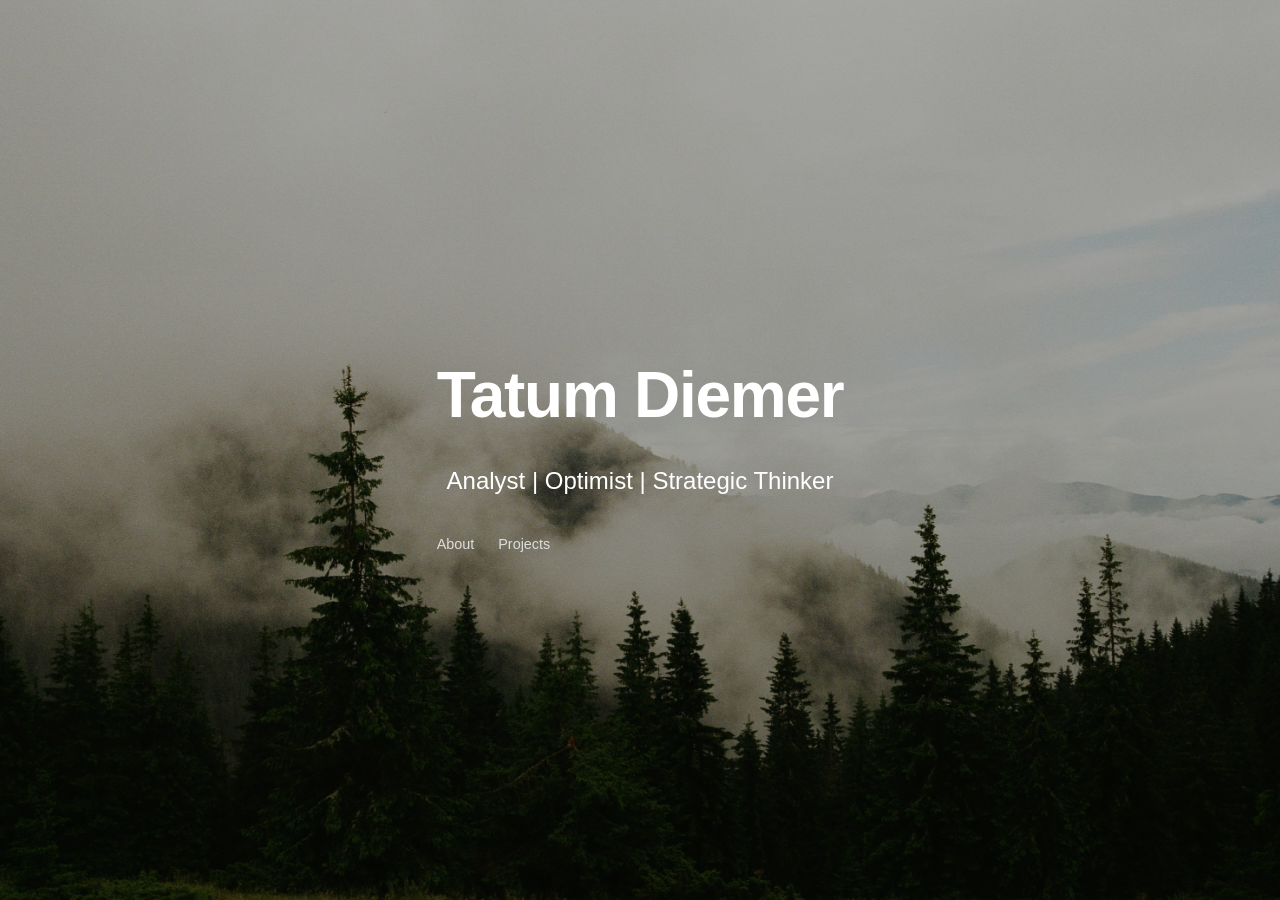
==== index.html @ 1749c5a4 "Update index.html" ====
<!DOCTYPE html>
<html lang="en">
<head>
    <meta charset="UTF-8">
    <meta name="viewport" content="width=device-width, initial-scale=1.0">
    <title>Tatum Diemer | Portfolio</title>
    <style>
        * {
            margin: 0;
            padding: 0;
            box-sizing: border-box;
        }

        body {
            font-family: 'Inter', -apple-system, BlinkMacSystemFont, 'Segoe UI', Roboto, sans-serif;
            line-height: 1.6;
            color: #333;
        }

        .hero {
            height: 100vh;
            background-image: url('images/background.jpg');
            background-size: cover;
            background-position: center;
            background-attachment: fixed;
            display: flex;
            flex-direction: column;
            align-items: center;
            justify-content: center;
            position: relative;
        }

        .hero::before {
            content: '';
            position: absolute;
            top: 0;
            left: 0;
            right: 0;
            bottom: 0;
            background: linear-gradient(
                rgba(0, 0, 0, 0.3),
                rgba(0, 0, 0, 0.4)
            );
            z-index: 0;
        }

        .hero-content {
            text-align: center;
            color: white;
            position: relative;
            z-index: 1;
        }

        .hero-content h1 {
            font-size: 4rem;
            font-weight: 700;
            margin-bottom: 1rem;
            letter-spacing: -0.02em;
        }

        .hero-content p {
            font-size: 1.5rem;
            font-weight: 300;
            max-width: 600px;
            margin: 0 auto 2rem;
        }

        .hero-content nav {
            display: flex;
            gap: 1.5rem;
            margin-top: 1rem;
            font-size: 0.9rem;
        }

        .hero-content nav a {
            color: #ddd;
            text-decoration: none;
            font-weight: 500;
            transition: color 0.3s ease;
        }

        .hero-content nav a:hover {
            color: #fff;
        }

        @media (max-width: 768px) {
            .hero-content h1 {
                font-size: 3rem;
            }
            
            .hero-content p {
                font-size: 1.2rem;
                padding: 0 1rem;
            }

            .hero-content nav {
                flex-direction: column;
                gap: 0.5rem;
            }
        }
    </style>
</head>
<body>
    <section class="hero">
        <div class="hero-content">
            <h1>Tatum Diemer</h1>
            <p>Analyst | Optimist | Strategic Thinker</p>
            <nav>
                <a href="about.html">About</a>
                <a href="projects.html">Projects</a>
            </nav>
        </div>
    </section>
</body>
</html>
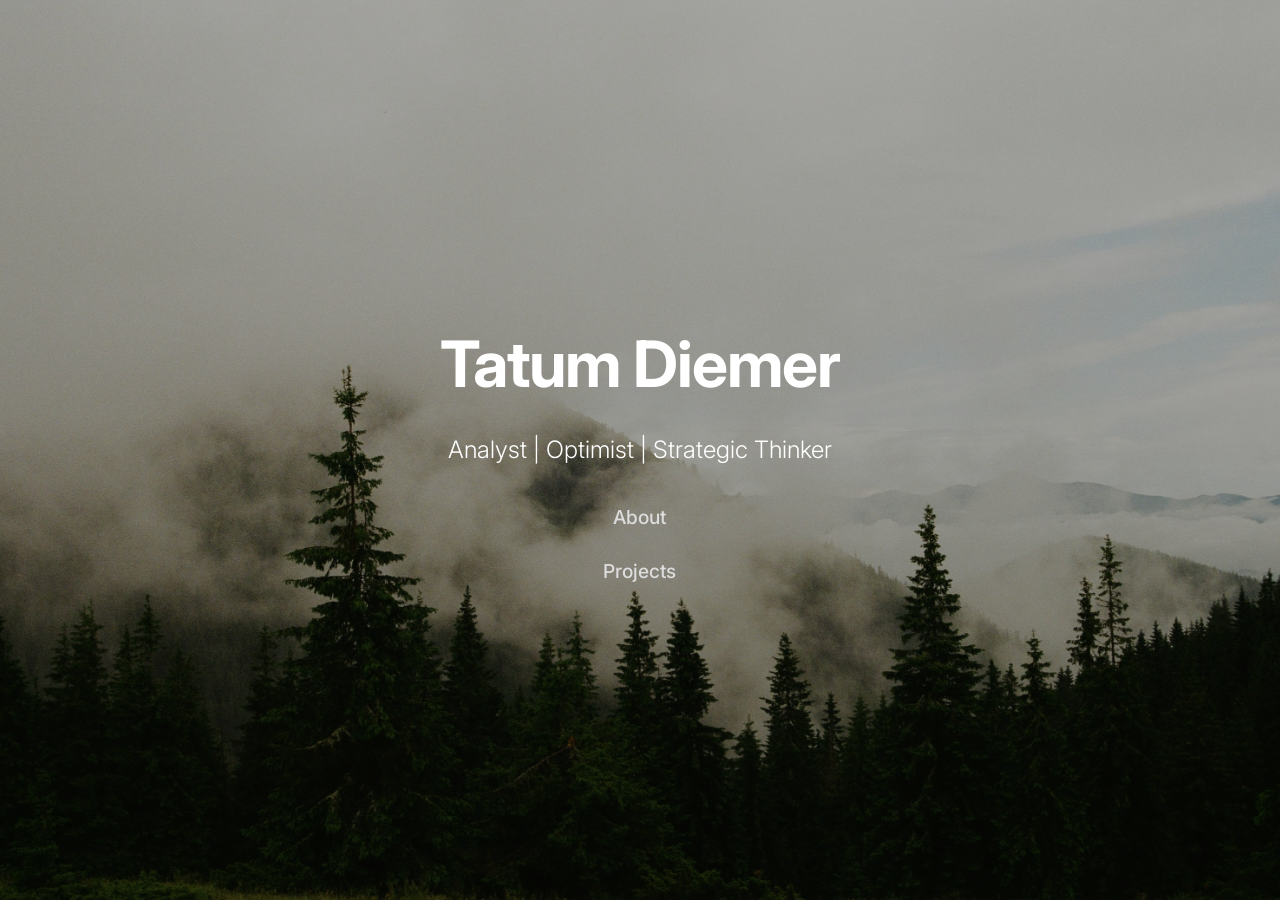
==== commit a93908ac: "Update index.html" ====
--- a/index.html
+++ b/index.html
@@ -4,6 +4,7 @@
     <meta charset="UTF-8">
     <meta name="viewport" content="width=device-width, initial-scale=1.0">
     <title>Tatum Diemer | Portfolio</title>
+    <link href="https://fonts.googleapis.com/css2?family=Inter:wght@400;500&display=swap" rel="stylesheet">
     <style>
         * {
             margin: 0;
@@ -67,15 +68,17 @@
 
         .hero-content nav {
             display: flex;
+            flex-direction: column; /* Stack links vertically */
+            align-items: center; /* Center links horizontally */
             gap: 1.5rem;
-            margin-top: 1rem;
-            font-size: 0.9rem;
+            margin-top: 2rem; /* Add some space between text and links */
         }
 
         .hero-content nav a {
             color: #ddd;
             text-decoration: none;
             font-weight: 500;
+            font-size: 1.2rem; /* Slightly larger font for better visibility */
             transition: color 0.3s ease;
         }
 
@@ -94,8 +97,7 @@
             }
 
             .hero-content nav {
-                flex-direction: column;
-                gap: 0.5rem;
+                gap: 1rem; /* Adjust space between the stacked links */
             }
         }
     </style>
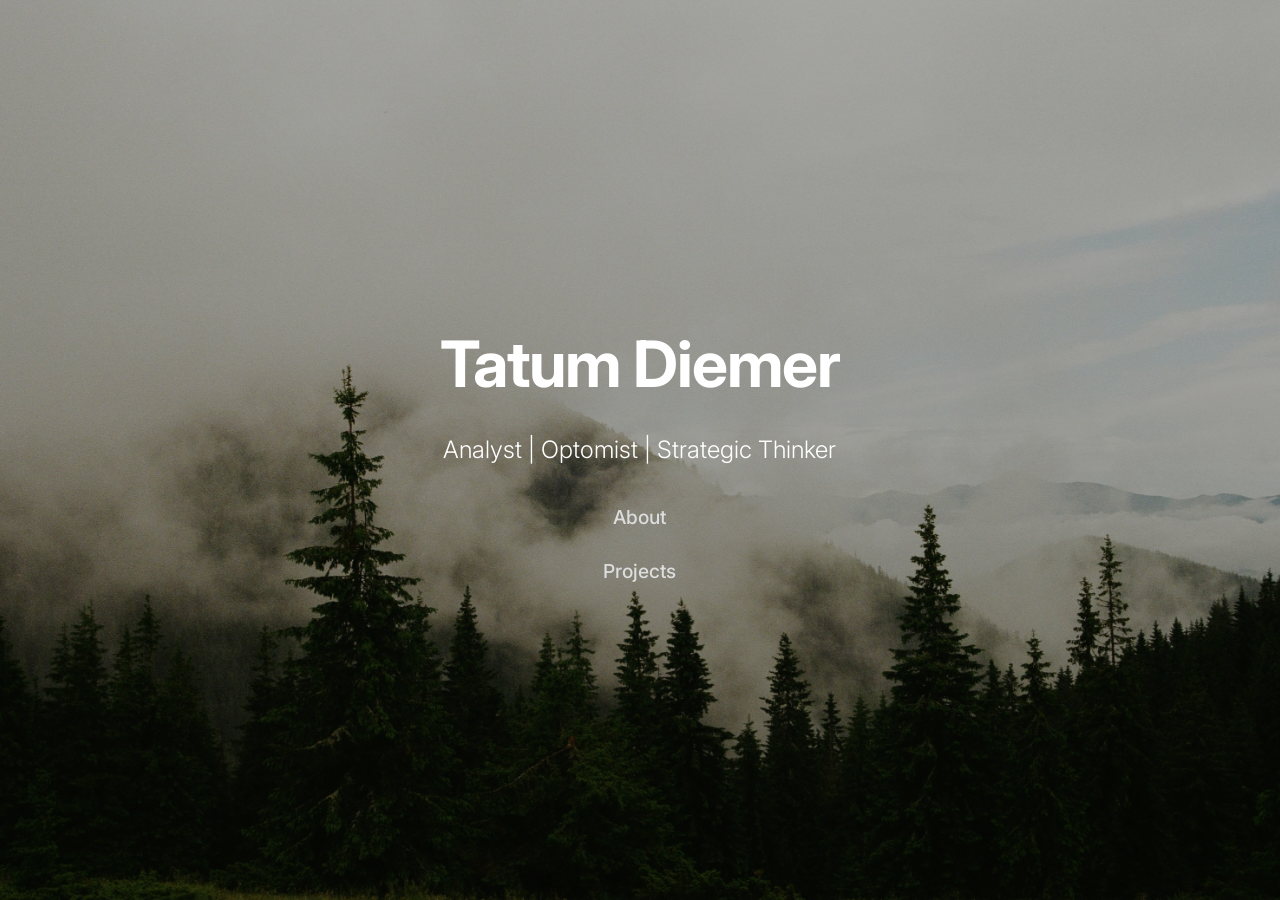
==== commit 5b50bbea: "Update index.html" ====
--- a/index.html
+++ b/index.html
@@ -106,7 +106,7 @@
     <section class="hero">
         <div class="hero-content">
             <h1>Tatum Diemer</h1>
-            <p>Analyst | Optimist | Strategic Thinker</p>
+            <p>Analyst | Optomist | Strategic Thinker</p>
             <nav>
                 <a href="about.html">About</a>
                 <a href="projects.html">Projects</a>
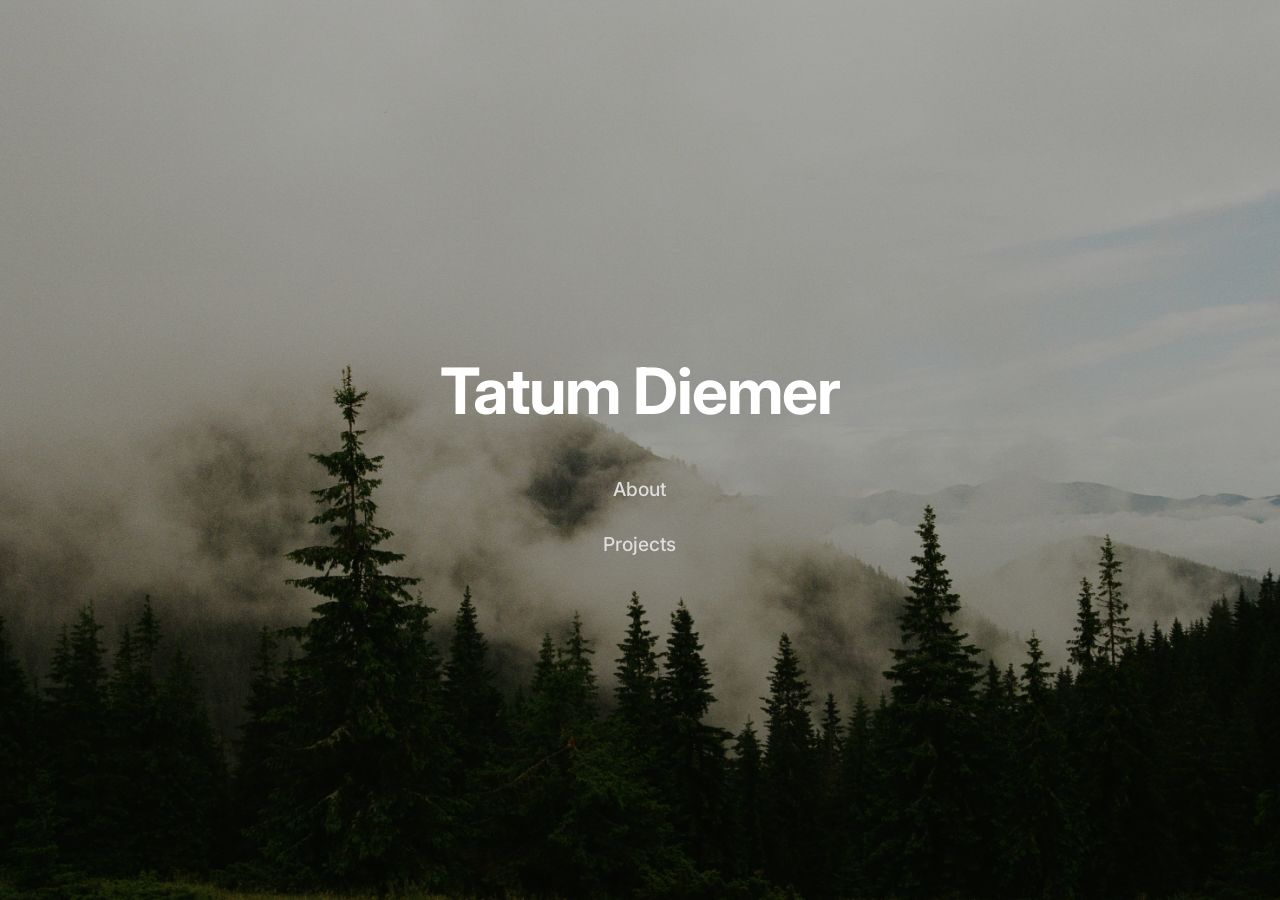
==== commit 1b842bf8: "Update index.html" ====
--- a/index.html
+++ b/index.html
@@ -106,7 +106,7 @@
     <section class="hero">
         <div class="hero-content">
             <h1>Tatum Diemer</h1>
-            <p>Analyst | Optomist | Strategic Thinker</p>
+   <!-- <p>Analyst | Optomist | Strategic Thinker</p> -->
             <nav>
                 <a href="about.html">About</a>
                 <a href="projects.html">Projects</a>
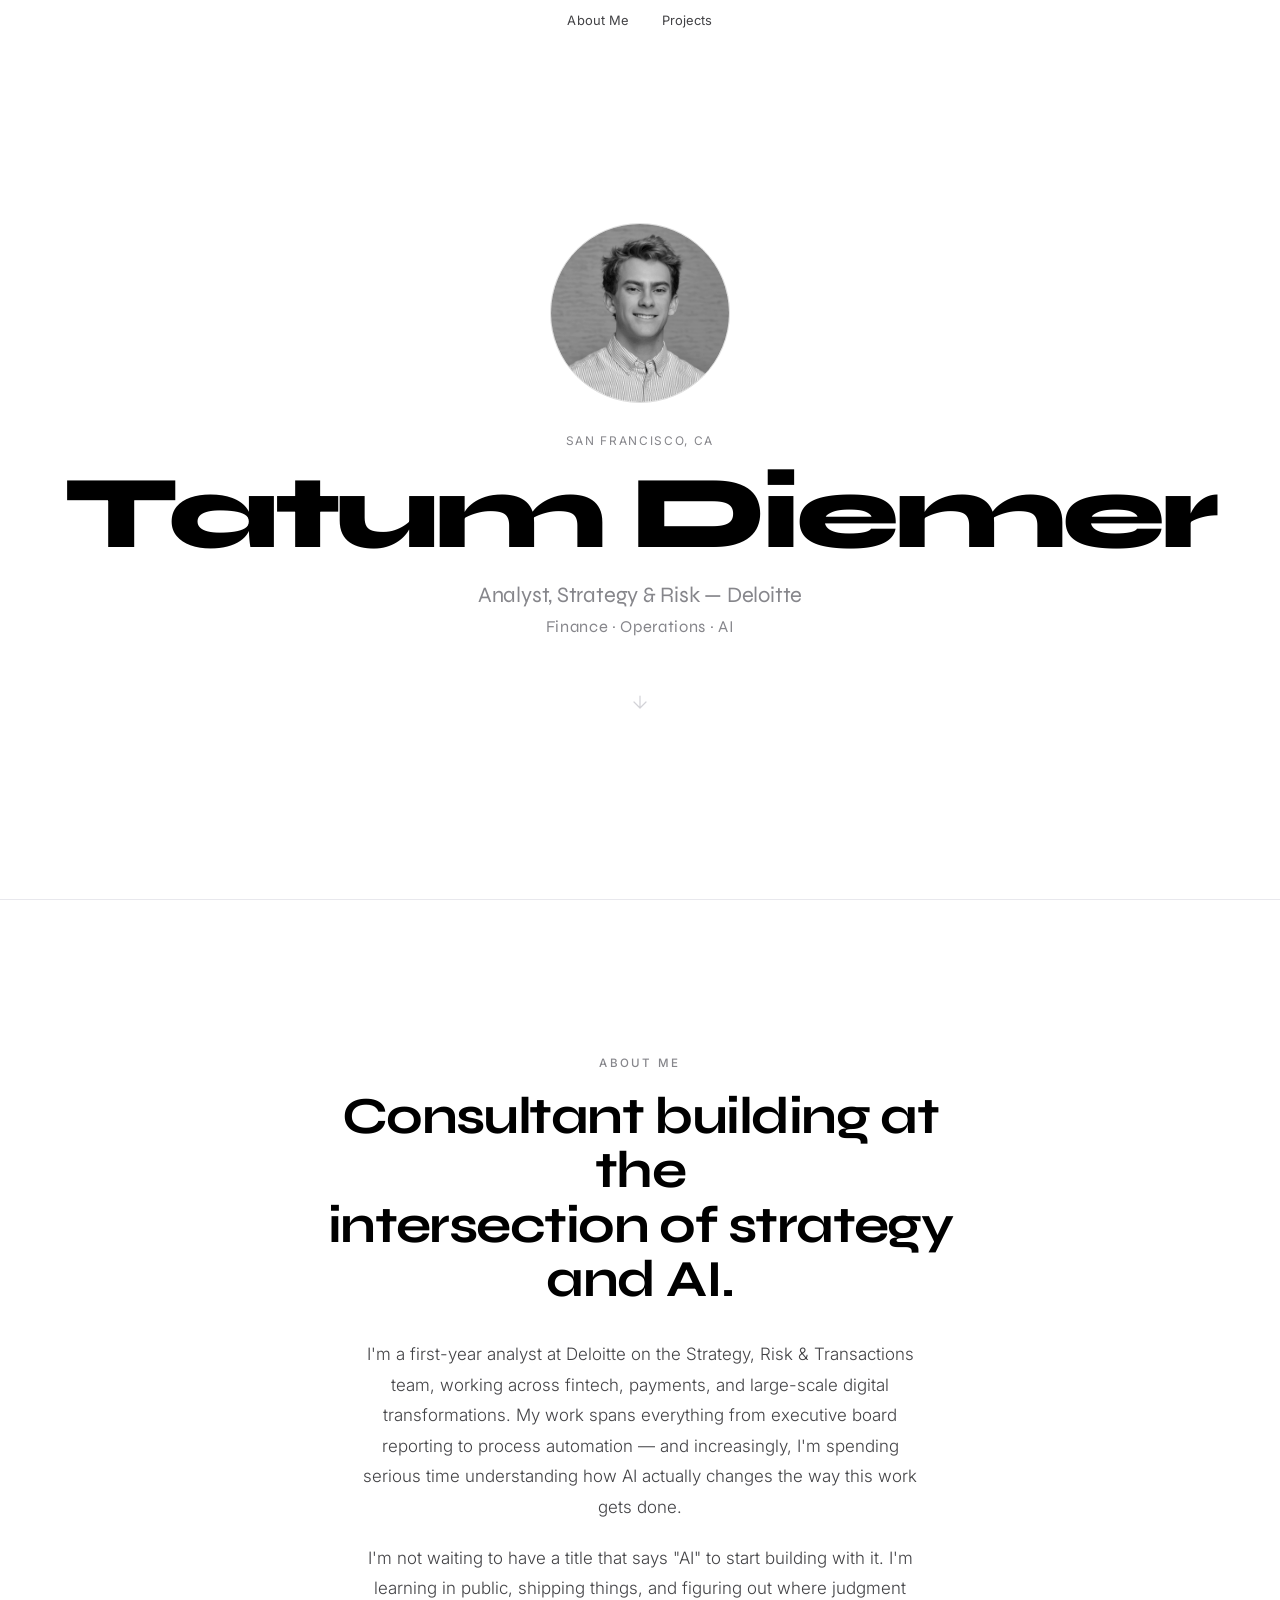
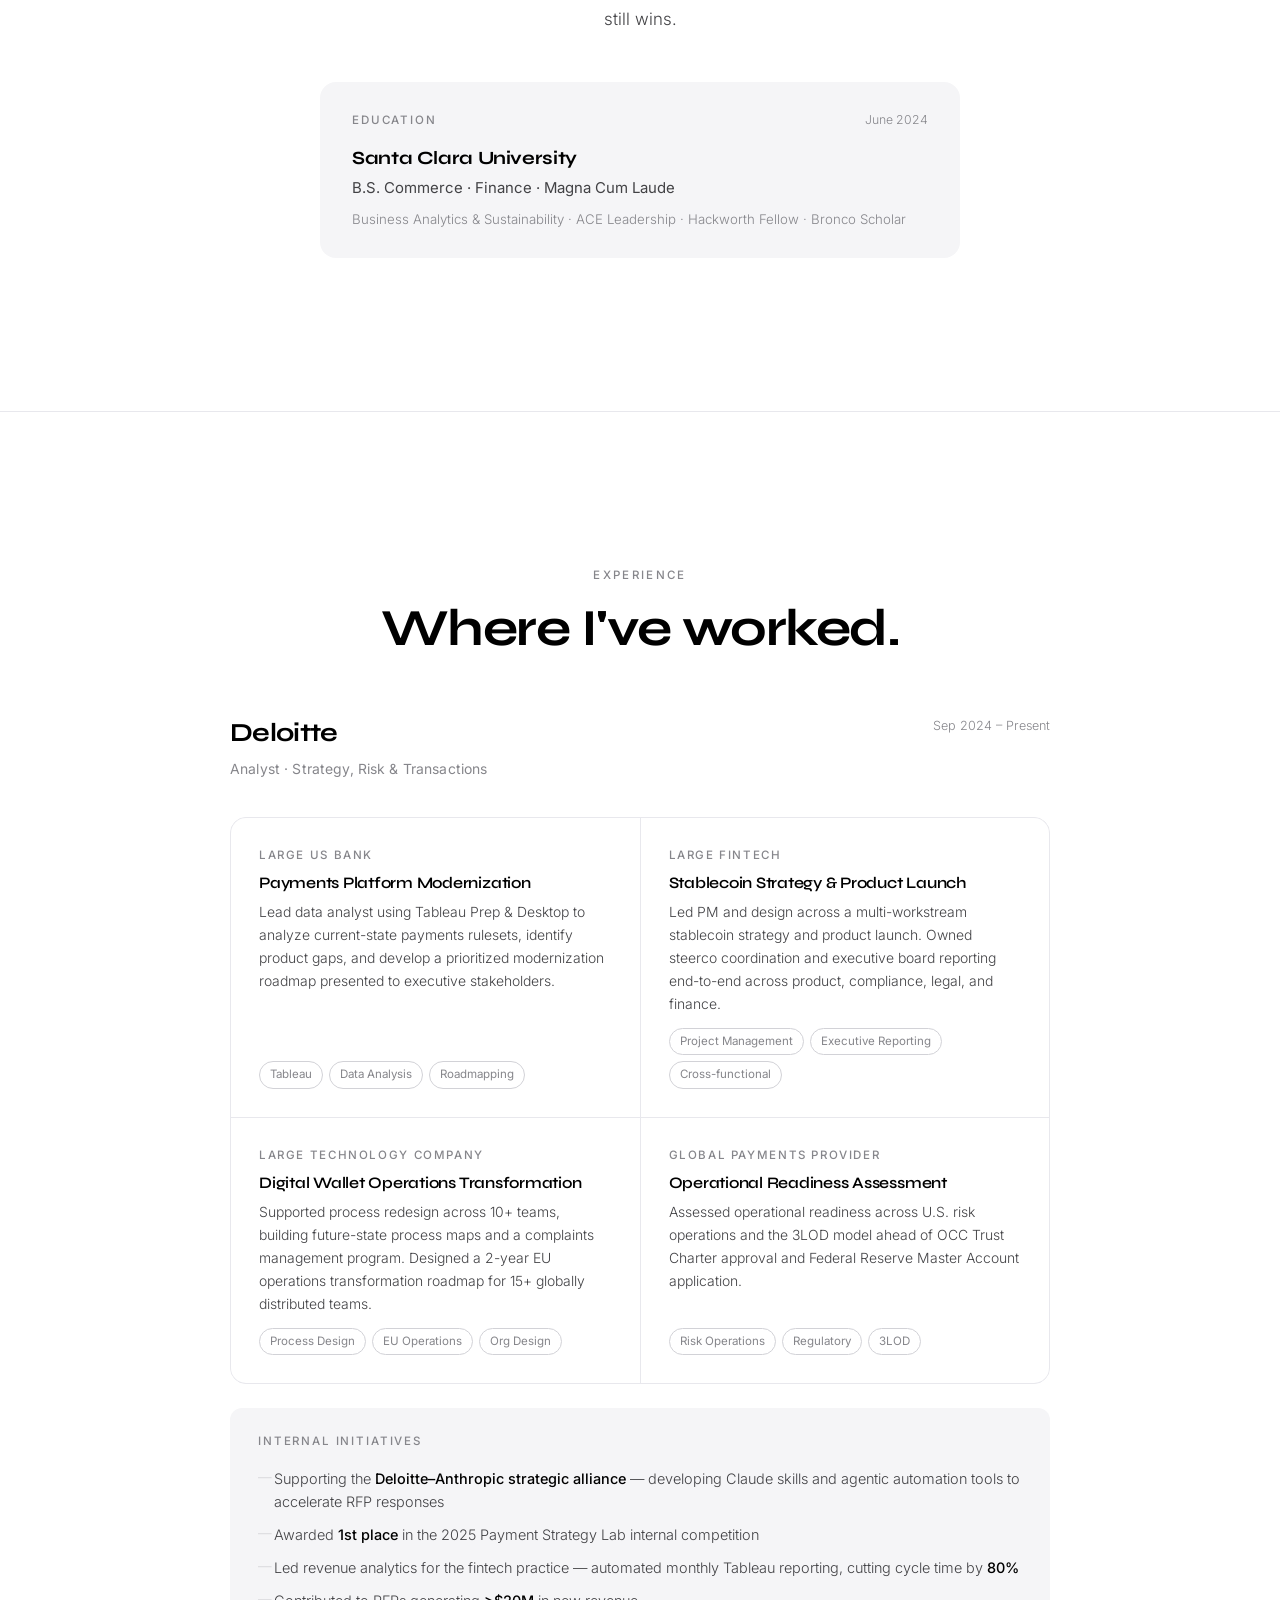
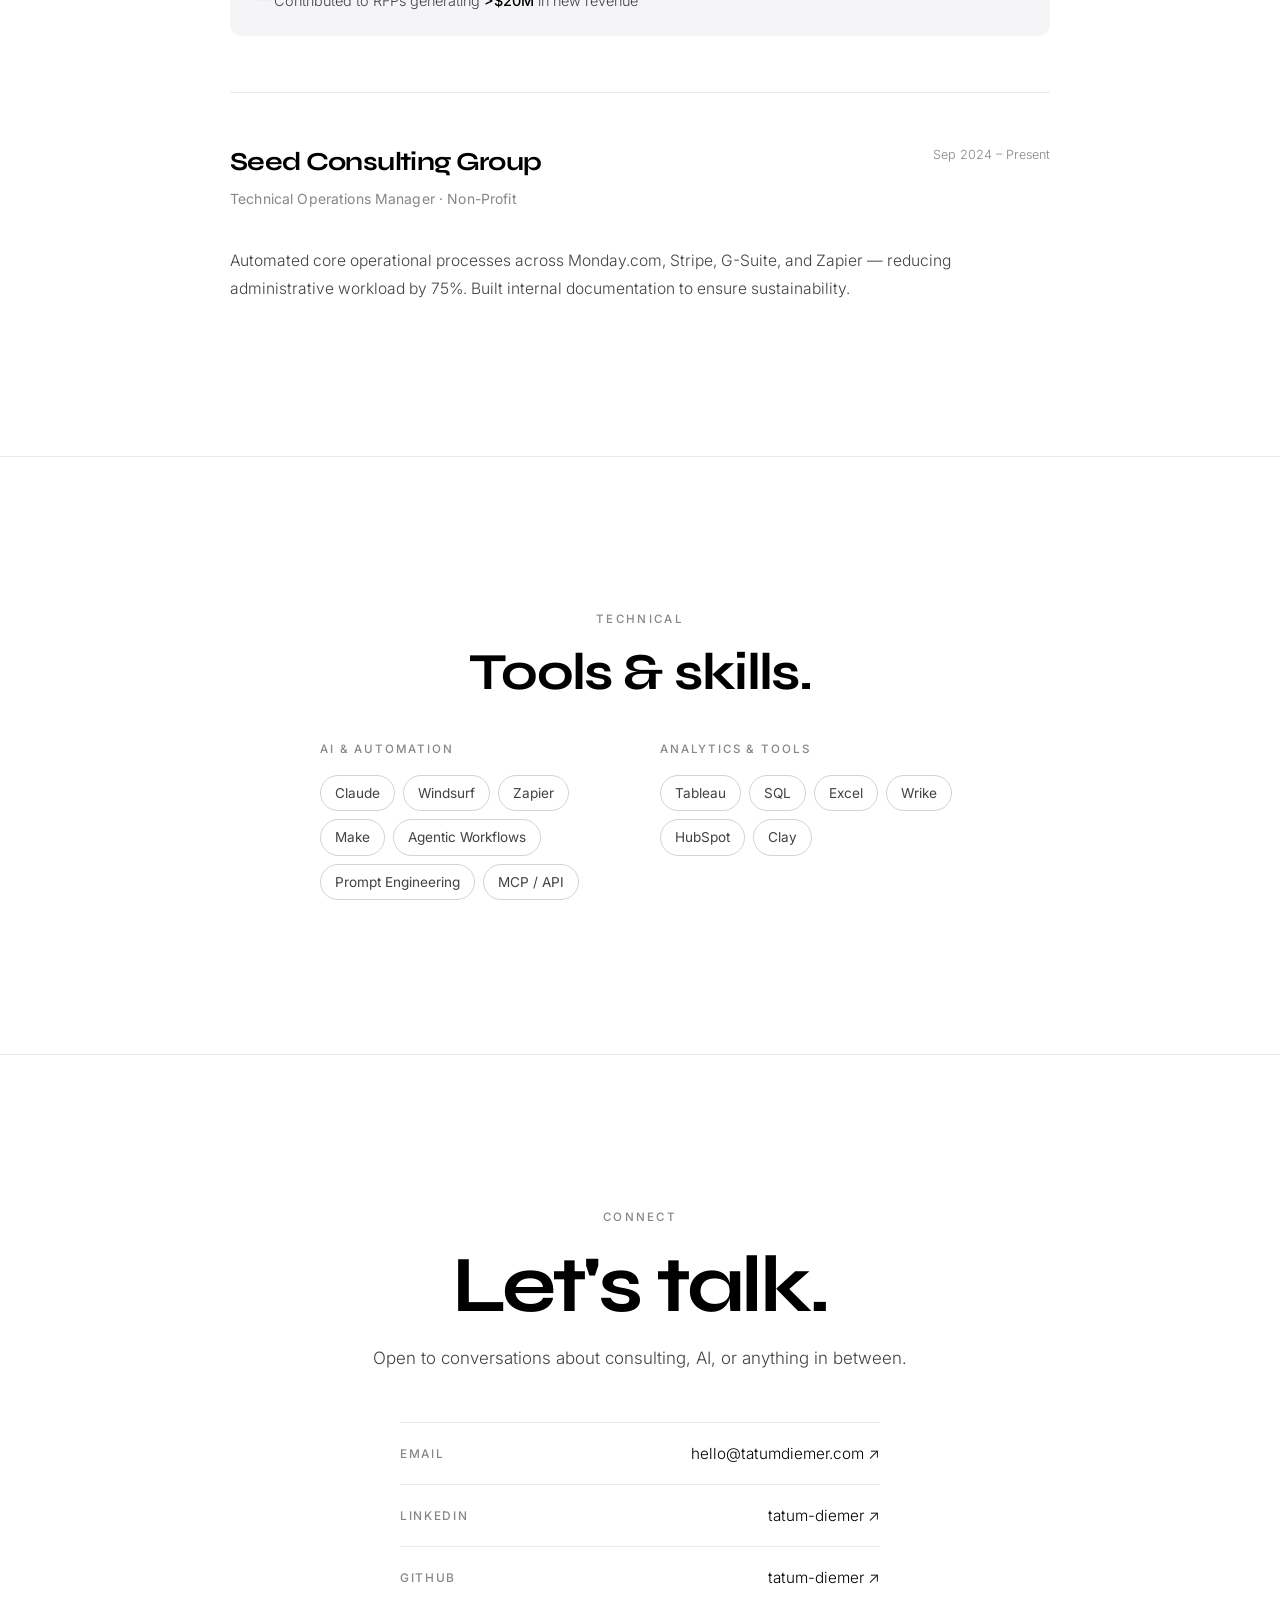
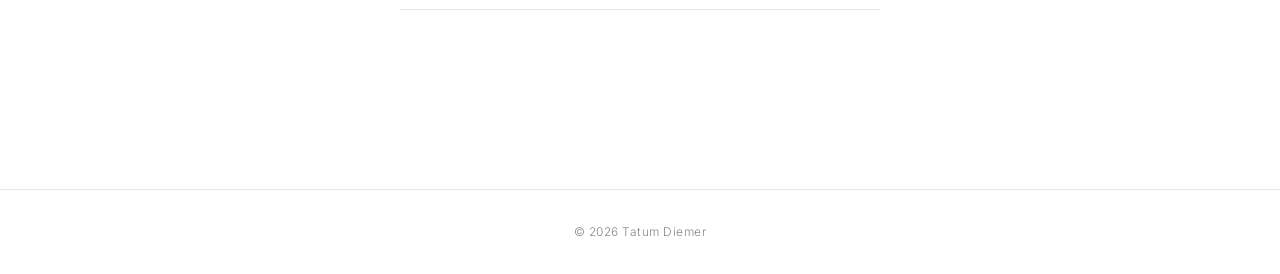
==== commit af7117f2: "Portfolio Local Dev" ====
--- a/index.html
+++ b/index.html
@@ -1,117 +1,326 @@
 <!DOCTYPE html>
 <html lang="en">
 <head>
-    <meta charset="UTF-8">
-    <meta name="viewport" content="width=device-width, initial-scale=1.0">
-    <title>Tatum Diemer | Portfolio</title>
-    <link href="https://fonts.googleapis.com/css2?family=Inter:wght@400;500&display=swap" rel="stylesheet">
-    <style>
-        * {
-            margin: 0;
-            padding: 0;
-            box-sizing: border-box;
-        }
-
-        body {
-            font-family: 'Inter', -apple-system, BlinkMacSystemFont, 'Segoe UI', Roboto, sans-serif;
-            line-height: 1.6;
-            color: #333;
-        }
-
-        .hero {
-            height: 100vh;
-            background-image: url('images/background.jpg');
-            background-size: cover;
-            background-position: center;
-            background-attachment: fixed;
-            display: flex;
-            flex-direction: column;
-            align-items: center;
-            justify-content: center;
-            position: relative;
-        }
-
-        .hero::before {
-            content: '';
-            position: absolute;
-            top: 0;
-            left: 0;
-            right: 0;
-            bottom: 0;
-            background: linear-gradient(
-                rgba(0, 0, 0, 0.3),
-                rgba(0, 0, 0, 0.4)
-            );
-            z-index: 0;
-        }
-
-        .hero-content {
-            text-align: center;
-            color: white;
-            position: relative;
-            z-index: 1;
-        }
-
-        .hero-content h1 {
-            font-size: 4rem;
-            font-weight: 700;
-            margin-bottom: 1rem;
-            letter-spacing: -0.02em;
-        }
-
-        .hero-content p {
-            font-size: 1.5rem;
-            font-weight: 300;
-            max-width: 600px;
-            margin: 0 auto 2rem;
-        }
-
-        .hero-content nav {
-            display: flex;
-            flex-direction: column; /* Stack links vertically */
-            align-items: center; /* Center links horizontally */
-            gap: 1.5rem;
-            margin-top: 2rem; /* Add some space between text and links */
-        }
-
-        .hero-content nav a {
-            color: #ddd;
-            text-decoration: none;
-            font-weight: 500;
-            font-size: 1.2rem; /* Slightly larger font for better visibility */
-            transition: color 0.3s ease;
-        }
-
-        .hero-content nav a:hover {
-            color: #fff;
-        }
-
-        @media (max-width: 768px) {
-            .hero-content h1 {
-                font-size: 3rem;
-            }
-            
-            .hero-content p {
-                font-size: 1.2rem;
-                padding: 0 1rem;
-            }
-
-            .hero-content nav {
-                gap: 1rem; /* Adjust space between the stacked links */
-            }
-        }
-    </style>
+  <meta charset="UTF-8" />
+  <meta name="viewport" content="width=device-width, initial-scale=1.0" />
+  <title>Tatum Diemer</title>
+  <meta name="description" content="Tatum Diemer — Analyst at Deloitte. Strategy, Risk & Transactions. Building with AI." />
+  <link rel="preconnect" href="https://fonts.googleapis.com" />
+  <link rel="preconnect" href="https://fonts.gstatic.com" crossorigin />
+  <link href="https://fonts.googleapis.com/css2?family=Syne:wght@400;500;600;700;800&family=Inter:ital,wght@0,300;0,400;0,500;1,300&display=swap" rel="stylesheet" />
+  <link rel="stylesheet" href="style.css" />
 </head>
 <body>
-    <section class="hero">
-        <div class="hero-content">
-            <h1>Tatum Diemer</h1>
-   <!-- <p>Analyst | Optomist | Strategic Thinker</p> -->
-            <nav>
-                <a href="about.html">About</a>
-                <a href="projects.html">Projects</a>
-            </nav>
-        </div>
-    </section>
+
+  <!-- ── Nav ─────────────────────────────────────────────── -->
+  <nav class="nav" id="nav">
+    <div class="nav__inner">
+      <a href="#about" class="nav__link">About Me</a>
+      <a href="ai-projects.html" class="nav__link">Projects</a>
+    </div>
+  </nav>
+
+  <!-- Mobile menu -->
+  <div class="nav__mobile" id="mobile-menu">
+    <a href="#about">About Me</a>
+    <a href="ai-projects.html">Projects</a>
+  </div>
+  <button class="nav__hamburger" id="hamburger" aria-label="Menu">
+    <span></span><span></span>
+  </button>
+
+  <!-- ── Hero ────────────────────────────────────────────── -->
+  <section id="hero">
+    <div class="hero__center">
+
+      <div class="hero__photo-wrap">
+        <img
+          src="profile.jpg"
+          alt="Tatum Diemer"
+          class="hero__photo"
+          onerror="this.style.display='none'"
+        />
+      </div>
+
+      <p class="hero__eyebrow">San Francisco, CA</p>
+
+      <h1 class="hero__name">Tatum Diemer</h1>
+
+      <p class="hero__role">
+        Analyst, Strategy &amp; Risk — Deloitte<br>
+        <span class="hero__role-secondary">Finance · Operations · AI</span>
+      </p>
+
+      <a href="#about" class="hero__scroll" aria-label="Scroll down">
+        <svg width="20" height="20" viewBox="0 0 20 20" fill="none">
+          <path d="M10 4v12M4 10l6 6 6-6" stroke="currentColor" stroke-width="1.2" stroke-linecap="round" stroke-linejoin="round"/>
+        </svg>
+      </a>
+
+    </div>
+  </section>
+
+  <!-- ── About ─────────────────────────────────────────── -->
+  <section id="about" class="section">
+    <div class="section__center">
+
+      <p class="section__label">About Me</p>
+
+      <h2 class="section__heading">
+        Consultant building at the<br>intersection of strategy and AI.
+      </h2>
+
+      <p class="section__body">
+        I'm a first-year analyst at Deloitte on the Strategy, Risk &amp; Transactions team,
+        working across fintech, payments, and large-scale digital transformations. My work spans
+        everything from executive board reporting to process automation — and increasingly, I'm
+        spending serious time understanding how AI actually changes the way this work gets done.
+      </p>
+
+      <p class="section__body">
+        I'm not waiting to have a title that says "AI" to start building with it.
+        I'm learning in public, shipping things, and figuring out where judgment still wins.
+      </p>
+
+      <!-- Education block -->
+      <div class="card card--edu">
+        <div class="card__row">
+          <span class="card__label">Education</span>
+          <span class="card__date">June 2024</span>
+        </div>
+        <p class="card__title">Santa Clara University</p>
+        <p class="card__sub">B.S. Commerce · Finance · Magna Cum Laude</p>
+        <p class="card__detail">Business Analytics &amp; Sustainability · ACE Leadership · Hackworth Fellow · Bronco Scholar</p>
+      </div>
+
+    </div>
+  </section>
+
+  <!-- ── Divider ─────────────────────────────────────────── -->
+  <hr class="divider" />
+
+  <!-- ── Experience ─────────────────────────────────────── -->
+  <section id="experience" class="section">
+    <div class="section__center section__center--wide">
+
+      <p class="section__label">Experience</p>
+
+      <h2 class="section__heading">
+        Where I've worked.
+      </h2>
+
+      <!-- Deloitte -->
+      <div class="exp-block">
+        <div class="exp-block__header">
+          <div>
+            <h3 class="exp-block__company">Deloitte</h3>
+            <p class="exp-block__role">Analyst · Strategy, Risk &amp; Transactions</p>
+          </div>
+          <span class="exp-block__date">Sep 2024 – Present</span>
+        </div>
+
+        <div class="engagements">
+
+          <div class="engagement reveal">
+            <p class="engagement__client">Large US Bank</p>
+            <p class="engagement__title">Payments Platform Modernization</p>
+            <p class="engagement__desc">
+              Lead data analyst using Tableau Prep &amp; Desktop to analyze current-state payments rulesets,
+              identify product gaps, and develop a prioritized modernization roadmap presented to executive stakeholders.
+            </p>
+            <div class="engagement__tags">
+              <span class="tag">Tableau</span><span class="tag">Data Analysis</span><span class="tag">Roadmapping</span>
+            </div>
+          </div>
+
+          <div class="engagement reveal">
+            <p class="engagement__client">Large Fintech</p>
+            <p class="engagement__title">Stablecoin Strategy &amp; Product Launch</p>
+            <p class="engagement__desc">
+              Led PM and design across a multi-workstream stablecoin strategy and product launch.
+              Owned steerco coordination and executive board reporting end-to-end across product, compliance, legal, and finance.
+            </p>
+            <div class="engagement__tags">
+              <span class="tag">Project Management</span><span class="tag">Executive Reporting</span><span class="tag">Cross-functional</span>
+            </div>
+          </div>
+
+          <div class="engagement reveal">
+            <p class="engagement__client">Large Technology Company</p>
+            <p class="engagement__title">Digital Wallet Operations Transformation</p>
+            <p class="engagement__desc">
+              Supported process redesign across 10+ teams, building future-state process maps and a complaints
+              management program. Designed a 2-year EU operations transformation roadmap for 15+ globally distributed teams.
+            </p>
+            <div class="engagement__tags">
+              <span class="tag">Process Design</span><span class="tag">EU Operations</span><span class="tag">Org Design</span>
+            </div>
+          </div>
+
+          <div class="engagement reveal">
+            <p class="engagement__client">Global Payments Provider</p>
+            <p class="engagement__title">Operational Readiness Assessment</p>
+            <p class="engagement__desc">
+              Assessed operational readiness across U.S. risk operations and the 3LOD model ahead of OCC Trust Charter
+              approval and Federal Reserve Master Account application.
+            </p>
+            <div class="engagement__tags">
+              <span class="tag">Risk Operations</span><span class="tag">Regulatory</span><span class="tag">3LOD</span>
+            </div>
+          </div>
+
+        </div>
+
+        <!-- Internal -->
+        <div class="internal reveal">
+          <p class="internal__label">Internal Initiatives</p>
+          <ul class="internal__list">
+            <li>Supporting the <strong>Deloitte–Anthropic strategic alliance</strong> — developing Claude skills and agentic automation tools to accelerate RFP responses</li>
+            <li>Awarded <strong>1st place</strong> in the 2025 Payment Strategy Lab internal competition</li>
+            <li>Led revenue analytics for the fintech practice — automated monthly Tableau reporting, cutting cycle time by <strong>80%</strong></li>
+            <li>Contributed to RFPs generating <strong>&gt;$20M</strong> in new revenue</li>
+          </ul>
+        </div>
+      </div>
+
+      <!-- Seed + Independent -->
+      <div class="exp-block exp-block--secondary reveal">
+        <div class="exp-block__header">
+          <div>
+            <h3 class="exp-block__company">Seed Consulting Group</h3>
+            <p class="exp-block__role">Technical Operations Manager · Non-Profit</p>
+          </div>
+          <span class="exp-block__date">Sep 2024 – Present</span>
+        </div>
+        <p class="exp-block__desc">
+          Automated core operational processes across Monday.com, Stripe, G-Suite, and Zapier —
+          reducing administrative workload by 75%. Built internal documentation to ensure sustainability.
+        </p>
+      </div>
+
+    </div>
+  </section>
+
+  <!-- ── Divider ─────────────────────────────────────────── -->
+  <hr class="divider" />
+
+  <!-- ── Skills ─────────────────────────────────────────── -->
+  <section id="skills" class="section">
+    <div class="section__center">
+
+      <p class="section__label">Technical</p>
+
+      <h2 class="section__heading">Tools &amp; skills.</h2>
+
+      <div class="skills-grid">
+        <div class="skills-col">
+          <p class="skills-col__label">AI &amp; Automation</p>
+          <div class="skills-col__items">
+            <span class="tag tag--lg">Claude</span>
+            <span class="tag tag--lg">Windsurf</span>
+            <span class="tag tag--lg">Zapier</span>
+            <span class="tag tag--lg">Make</span>
+            <span class="tag tag--lg">Agentic Workflows</span>
+            <span class="tag tag--lg">Prompt Engineering</span>
+            <span class="tag tag--lg">MCP / API</span>
+          </div>
+        </div>
+        <div class="skills-col">
+          <p class="skills-col__label">Analytics &amp; Tools</p>
+          <div class="skills-col__items">
+            <span class="tag tag--lg">Tableau</span>
+            <span class="tag tag--lg">SQL</span>
+            <span class="tag tag--lg">Excel</span>
+            <span class="tag tag--lg">Wrike</span>
+            <span class="tag tag--lg">HubSpot</span>
+            <span class="tag tag--lg">Clay</span>
+          </div>
+        </div>
+      </div>
+
+    </div>
+  </section>
+
+  <!-- ── Divider ─────────────────────────────────────────── -->
+  <hr class="divider" />
+
+  <!-- ── Connect ───────────────────────────────────────── -->
+  <section id="connect" class="section section--last">
+    <div class="section__center">
+
+      <p class="section__label">Connect</p>
+
+      <h2 class="section__heading connect__heading">
+        Let's talk.
+      </h2>
+
+      <p class="section__body">
+        Open to conversations about consulting, AI, or anything in between.
+      </p>
+
+      <div class="connect__links">
+        <a href="mailto:hello@tatumdiemer.com" class="connect__link">
+          <span class="connect__link-label">Email</span>
+          <span class="connect__link-value">hello@tatumdiemer.com ↗</span>
+        </a>
+        <a href="https://www.linkedin.com/in/tatum-diemer/" target="_blank" rel="noopener" class="connect__link">
+          <span class="connect__link-label">LinkedIn</span>
+          <span class="connect__link-value">tatum-diemer ↗</span>
+        </a>
+        <a href="https://github.com/tatum-diemer" target="_blank" rel="noopener" class="connect__link">
+          <span class="connect__link-label">GitHub</span>
+          <span class="connect__link-value">tatum-diemer ↗</span>
+        </a>
+      </div>
+
+    </div>
+  </section>
+
+  <!-- ── Footer ─────────────────────────────────────────── -->
+  <footer class="footer">
+    <p class="footer__copy">© 2026 Tatum Diemer</p>
+  </footer>
+
+  <script>
+    /* Nav scroll state */
+    const nav = document.getElementById('nav');
+    window.addEventListener('scroll', () => {
+      nav.classList.toggle('scrolled', window.scrollY > 20);
+    }, { passive: true });
+
+    /* Hamburger */
+    const hamburger = document.getElementById('hamburger');
+    const mobileMenu = document.getElementById('mobile-menu');
+    hamburger.addEventListener('click', () => {
+      mobileMenu.classList.toggle('open');
+      hamburger.classList.toggle('open');
+    });
+    mobileMenu.querySelectorAll('a').forEach(a => {
+      a.addEventListener('click', () => {
+        mobileMenu.classList.remove('open');
+        hamburger.classList.remove('open');
+      });
+    });
+
+    /* Scroll reveal */
+    const observer = new IntersectionObserver(entries => {
+      entries.forEach(e => {
+        if (e.isIntersecting) {
+          e.target.classList.add('visible');
+          observer.unobserve(e.target);
+        }
+      });
+    }, { threshold: 0.06, rootMargin: '0px 0px -24px 0px' });
+
+    document.querySelectorAll('.reveal').forEach(el => observer.observe(el));
+
+    /* Smooth scroll for anchor links */
+    document.querySelectorAll('a[href^="#"]').forEach(a => {
+      a.addEventListener('click', e => {
+        const t = document.querySelector(a.getAttribute('href'));
+        if (t) { e.preventDefault(); t.scrollIntoView({ behavior: 'smooth' }); }
+      });
+    });
+  </script>
 </body>
 </html>
--- a/style.css
+++ b/style.css
@@ -0,0 +1,675 @@
+/* ============================================================
+   TATUM DIEMER — Portfolio
+   Apple-inspired · Centered · Black & White · Syne + Inter
+   ============================================================ */
+
+@import url('https://fonts.googleapis.com/css2?family=Syne:wght@400;500;600;700;800&family=Inter:ital,wght@0,300;0,400;0,500;1,300&display=swap');
+
+/* ── Tokens ─────────────────────────────────────────────── */
+:root {
+  --black:     #000000;
+  --white:     #ffffff;
+  --gray-1:    #f5f5f7;   /* Apple off-white */
+  --gray-2:    #e8e8ed;
+  --gray-3:    #d2d2d7;
+  --gray-4:    #86868b;   /* Apple secondary text */
+  --gray-5:    #424245;
+
+  --font-display: 'Syne', sans-serif;
+  --font-body:    'Inter', -apple-system, sans-serif;
+
+  --nav-h:     44px;       /* Apple's canonical nav height */
+  --max-text:  640px;      /* narrow reading column */
+  --max-wide:  820px;      /* wider content */
+
+  --ease:      cubic-bezier(0.25, 0.1, 0.25, 1);
+  --ease-out:  cubic-bezier(0, 0, 0.2, 1);
+}
+
+/* ── Reset ──────────────────────────────────────────────── */
+*, *::before, *::after { box-sizing: border-box; margin: 0; padding: 0; }
+
+html {
+  font-size: 17px;
+  -webkit-font-smoothing: antialiased;
+  text-rendering: optimizeLegibility;
+  scroll-behavior: smooth;
+}
+
+body {
+  background: var(--white);
+  color: var(--black);
+  font-family: var(--font-body);
+  line-height: 1.65;
+  overflow-x: hidden;
+}
+
+img { display: block; max-width: 100%; }
+a   { color: inherit; text-decoration: none; }
+ul  { list-style: none; }
+
+/* ── Navigation ─────────────────────────────────────────── */
+.nav {
+  position: fixed;
+  top: 0; left: 0; right: 0;
+  height: var(--nav-h);
+  z-index: 100;
+  display: flex;
+  align-items: center;
+  justify-content: center;
+  transition: background 0.4s var(--ease), border-color 0.4s;
+  border-bottom: 0.5px solid transparent;
+}
+
+.nav.scrolled {
+  background: rgba(255, 255, 255, 0.85);
+  backdrop-filter: saturate(180%) blur(20px);
+  -webkit-backdrop-filter: saturate(180%) blur(20px);
+  border-bottom-color: rgba(0, 0, 0, 0.1);
+}
+
+.nav__inner {
+  display: flex;
+  align-items: center;
+  gap: 32px;
+}
+
+.nav__link {
+  font-family: var(--font-body);
+  font-size: 0.76rem;
+  font-weight: 400;
+  color: var(--gray-5);
+  letter-spacing: 0.01em;
+  transition: color 0.15s;
+  padding: 4px 0;
+  border-bottom: 1px solid transparent;
+  transition: color 0.15s, border-color 0.15s;
+}
+
+.nav__link:hover {
+  color: var(--black);
+  border-bottom-color: var(--black);
+}
+
+/* Hamburger (mobile only) */
+.nav__hamburger {
+  display: none;
+  position: fixed;
+  top: 10px;
+  right: 20px;
+  z-index: 101;
+  flex-direction: column;
+  gap: 6px;
+  background: none;
+  border: none;
+  cursor: pointer;
+  padding: 6px;
+}
+
+.nav__hamburger span {
+  display: block;
+  width: 18px;
+  height: 1px;
+  background: var(--black);
+  transition: all 0.22s;
+  transform-origin: center;
+}
+
+.nav__hamburger.open span:first-child { transform: rotate(45deg) translate(3px, 4px); }
+.nav__hamburger.open span:last-child  { transform: rotate(-45deg) translate(3px, -4px); }
+
+.nav__mobile {
+  display: none;
+  position: fixed;
+  top: var(--nav-h);
+  left: 0; right: 0;
+  background: rgba(255,255,255,0.97);
+  backdrop-filter: blur(20px);
+  border-bottom: 0.5px solid var(--gray-2);
+  padding: 8px 24px 20px;
+  flex-direction: column;
+  z-index: 99;
+}
+
+.nav__mobile.open { display: flex; }
+
+.nav__mobile a {
+  font-size: 0.9rem;
+  color: var(--gray-5);
+  padding: 13px 0;
+  border-bottom: 0.5px solid var(--gray-2);
+  transition: color 0.15s;
+}
+
+.nav__mobile a:last-child { border: none; }
+.nav__mobile a:hover { color: var(--black); }
+
+/* ── Scroll Reveal ──────────────────────────────────────── */
+.reveal {
+  opacity: 0;
+  transform: translateY(18px);
+  transition: opacity 0.7s var(--ease-out), transform 0.7s var(--ease-out);
+}
+
+.reveal.visible {
+  opacity: 1;
+  transform: translateY(0);
+}
+
+/* ── Hero ───────────────────────────────────────────────── */
+#hero {
+  min-height: 100svh;
+  display: flex;
+  align-items: center;
+  justify-content: center;
+  padding: var(--nav-h) 24px 0;
+  border-bottom: 0.5px solid var(--gray-2);
+}
+
+.hero__center {
+  display: flex;
+  flex-direction: column;
+  align-items: center;
+  text-align: center;
+  gap: 0;
+}
+
+/* Photo */
+.hero__photo-wrap {
+  margin-bottom: 28px;
+  opacity: 0;
+  animation: fade-in 0.9s var(--ease-out) 0.1s forwards;
+}
+
+.hero__photo {
+  width: clamp(120px, 16vw, 180px);
+  height: clamp(120px, 16vw, 180px);
+  border-radius: 50%;
+  object-fit: cover;
+  object-position: center 15%;
+  filter: grayscale(100%) contrast(1.08) brightness(1.02);
+  border: 0.5px solid var(--gray-3);
+}
+
+/* Eyebrow */
+.hero__eyebrow {
+  font-family: var(--font-body);
+  font-size: 0.7rem;
+  font-weight: 400;
+  letter-spacing: 0.14em;
+  text-transform: uppercase;
+  color: var(--gray-4);
+  margin-bottom: 16px;
+  opacity: 0;
+  animation: fade-up 0.7s var(--ease-out) 0.22s forwards;
+}
+
+/* Name — the focal point */
+.hero__name {
+  font-family: var(--font-display);
+  font-weight: 800;
+  font-size: clamp(56px, 9vw, 104px);
+  line-height: 0.9;
+  letter-spacing: -0.04em;
+  color: var(--black);
+  margin-bottom: 20px;
+  opacity: 0;
+  animation: fade-up 0.8s var(--ease-out) 0.3s forwards;
+}
+
+/* Role */
+.hero__role {
+  font-family: var(--font-display);
+  font-weight: 400;
+  font-size: clamp(16px, 2vw, 22px);
+  line-height: 1.45;
+  letter-spacing: -0.01em;
+  color: var(--gray-4);
+  margin-bottom: 52px;
+  opacity: 0;
+  animation: fade-up 0.8s var(--ease-out) 0.38s forwards;
+}
+
+.hero__role-secondary {
+  display: block;
+  font-size: 0.75em;
+  letter-spacing: 0.04em;
+  margin-top: 4px;
+}
+
+/* Scroll arrow */
+.hero__scroll {
+  color: var(--gray-3);
+  transition: color 0.2s, transform 0.2s;
+  animation: fade-in 1s var(--ease-out) 0.8s both;
+}
+
+.hero__scroll:hover {
+  color: var(--black);
+  transform: translateY(3px);
+}
+
+/* ── Keyframes ──────────────────────────────────────────── */
+@keyframes fade-up {
+  from { opacity: 0; transform: translateY(14px); }
+  to   { opacity: 1; transform: translateY(0); }
+}
+@keyframes fade-in {
+  from { opacity: 0; }
+  to   { opacity: 1; }
+}
+
+/* ── Sections ───────────────────────────────────────────── */
+.section {
+  padding: clamp(88px, 12vw, 160px) 24px;
+  text-align: center;
+}
+
+.section--last {
+  padding-bottom: clamp(100px, 14vw, 180px);
+}
+
+/* Centered reading column */
+.section__center {
+  max-width: var(--max-text);
+  margin: 0 auto;
+}
+
+.section__center--wide {
+  max-width: var(--max-wide);
+}
+
+/* Label — small allcaps */
+.section__label {
+  font-family: var(--font-body);
+  font-size: 0.68rem;
+  font-weight: 500;
+  letter-spacing: 0.2em;
+  text-transform: uppercase;
+  color: var(--gray-4);
+  margin-bottom: 16px;
+}
+
+/* Section heading */
+.section__heading {
+  font-family: var(--font-display);
+  font-weight: 700;
+  font-size: clamp(28px, 4.5vw, 52px);
+  line-height: 1.05;
+  letter-spacing: -0.03em;
+  color: var(--black);
+  margin-bottom: 32px;
+}
+
+/* Section body copy */
+.section__body {
+  font-family: var(--font-body);
+  font-size: clamp(15px, 1.4vw, 17px);
+  font-weight: 300;
+  line-height: 1.8;
+  color: var(--gray-5);
+  margin-bottom: 20px;
+  max-width: 560px;
+  margin-left: auto;
+  margin-right: auto;
+}
+
+/* ── Education Card ─────────────────────────────────────── */
+.card--edu {
+  margin-top: 48px;
+  background: var(--gray-1);
+  border-radius: 16px;              /* Apple uses 16-20px cards */
+  padding: 28px 32px;
+  text-align: left;
+}
+
+.card__row {
+  display: flex;
+  align-items: center;
+  justify-content: space-between;
+  margin-bottom: 12px;
+}
+
+.card__label {
+  font-size: 0.68rem;
+  font-weight: 500;
+  letter-spacing: 0.16em;
+  text-transform: uppercase;
+  color: var(--gray-4);
+}
+
+.card__date {
+  font-size: 0.72rem;
+  color: var(--gray-4);
+  font-weight: 300;
+}
+
+.card__title {
+  font-family: var(--font-display);
+  font-weight: 700;
+  font-size: 1.1rem;
+  letter-spacing: -0.02em;
+  margin-bottom: 3px;
+}
+
+.card__sub {
+  font-size: 0.88rem;
+  color: var(--gray-5);
+  margin-bottom: 8px;
+}
+
+.card__detail {
+  font-size: 0.78rem;
+  font-weight: 300;
+  color: var(--gray-4);
+  line-height: 1.55;
+}
+
+/* ── Divider ────────────────────────────────────────────── */
+.divider {
+  border: none;
+  border-top: 0.5px solid var(--gray-2);
+  margin: 0;
+}
+
+/* ── Experience Block ───────────────────────────────────── */
+.exp-block {
+  margin-top: 56px;
+  text-align: left;
+}
+
+.exp-block + .exp-block {
+  margin-top: 56px;
+  padding-top: 48px;
+  border-top: 0.5px solid var(--gray-2);
+}
+
+.exp-block__header {
+  display: flex;
+  align-items: flex-start;
+  justify-content: space-between;
+  gap: 24px;
+  margin-bottom: 36px;
+  flex-wrap: wrap;
+}
+
+.exp-block__company {
+  font-family: var(--font-display);
+  font-weight: 700;
+  font-size: clamp(20px, 2.2vw, 26px);
+  letter-spacing: -0.025em;
+  color: var(--black);
+  margin-bottom: 4px;
+}
+
+.exp-block__role {
+  font-size: 0.82rem;
+  font-weight: 400;
+  color: var(--gray-4);
+  letter-spacing: 0.01em;
+}
+
+.exp-block__date {
+  font-size: 0.74rem;
+  font-weight: 300;
+  color: var(--gray-4);
+  white-space: nowrap;
+  padding-top: 4px;
+}
+
+.exp-block__desc {
+  font-size: 0.92rem;
+  font-weight: 300;
+  color: var(--gray-5);
+  line-height: 1.75;
+}
+
+/* Engagements grid */
+.engagements {
+  display: grid;
+  grid-template-columns: 1fr 1fr;
+  gap: 1px;
+  background: var(--gray-2);
+  border: 0.5px solid var(--gray-2);
+  border-radius: 16px;
+  overflow: hidden;
+}
+
+.engagement {
+  background: var(--white);
+  padding: 28px 28px;
+  display: flex;
+  flex-direction: column;
+  gap: 8px;
+  transition: background 0.15s;
+}
+
+.engagement:hover { background: var(--gray-1); }
+
+.engagement__client {
+  font-size: 0.68rem;
+  font-weight: 500;
+  letter-spacing: 0.14em;
+  text-transform: uppercase;
+  color: var(--gray-4);
+}
+
+.engagement__title {
+  font-family: var(--font-display);
+  font-weight: 600;
+  font-size: clamp(14px, 1.4vw, 16px);
+  letter-spacing: -0.015em;
+  line-height: 1.25;
+  color: var(--black);
+}
+
+.engagement__desc {
+  font-size: 0.82rem;
+  font-weight: 300;
+  color: var(--gray-5);
+  line-height: 1.65;
+  flex: 1;
+}
+
+.engagement__tags {
+  display: flex;
+  gap: 6px;
+  flex-wrap: wrap;
+  margin-top: 4px;
+}
+
+/* Internal */
+.internal {
+  margin-top: 24px;
+  background: var(--gray-1);
+  border-radius: 12px;
+  padding: 24px 28px;
+}
+
+.internal__label {
+  font-size: 0.68rem;
+  font-weight: 500;
+  letter-spacing: 0.16em;
+  text-transform: uppercase;
+  color: var(--gray-4);
+  margin-bottom: 16px;
+}
+
+.internal__list {
+  display: flex;
+  flex-direction: column;
+  gap: 10px;
+}
+
+.internal__list li {
+  font-size: 0.85rem;
+  font-weight: 300;
+  color: var(--gray-5);
+  line-height: 1.6;
+  padding-left: 16px;
+  position: relative;
+}
+
+.internal__list li::before {
+  content: '—';
+  position: absolute;
+  left: 0;
+  color: var(--gray-3);
+  font-size: 0.8rem;
+}
+
+.internal__list strong {
+  font-weight: 500;
+  color: var(--black);
+}
+
+/* ── Tags ───────────────────────────────────────────────── */
+.tag {
+  font-size: 0.68rem;
+  font-weight: 400;
+  padding: 3px 10px;
+  border-radius: 100px;
+  border: 0.5px solid var(--gray-3);
+  color: var(--gray-4);
+  white-space: nowrap;
+}
+
+.tag--lg {
+  font-size: 0.8rem;
+  padding: 6px 14px;
+  border-radius: 100px;
+  border: 0.5px solid var(--gray-3);
+  color: var(--gray-5);
+}
+
+/* ── Skills grid ────────────────────────────────────────── */
+.skills-grid {
+  display: grid;
+  grid-template-columns: 1fr 1fr;
+  gap: 40px;
+  margin-top: 40px;
+  text-align: left;
+}
+
+.skills-col__label {
+  font-size: 0.68rem;
+  font-weight: 500;
+  letter-spacing: 0.16em;
+  text-transform: uppercase;
+  color: var(--gray-4);
+  margin-bottom: 16px;
+}
+
+.skills-col__items {
+  display: flex;
+  flex-wrap: wrap;
+  gap: 8px;
+}
+
+/* ── Connect ────────────────────────────────────────────── */
+.connect__heading {
+  font-size: clamp(40px, 7vw, 80px);
+  letter-spacing: -0.04em;
+  margin-bottom: 16px;
+}
+
+.connect__links {
+  margin-top: 48px;
+  display: flex;
+  flex-direction: column;
+  max-width: 480px;
+  margin-left: auto;
+  margin-right: auto;
+}
+
+.connect__link {
+  display: flex;
+  align-items: center;
+  justify-content: space-between;
+  padding: 18px 0;
+  border-bottom: 0.5px solid var(--gray-2);
+  transition: opacity 0.15s;
+}
+
+.connect__link:first-child { border-top: 0.5px solid var(--gray-2); }
+.connect__link:hover { opacity: 0.55; }
+
+.connect__link-label {
+  font-size: 0.7rem;
+  font-weight: 500;
+  letter-spacing: 0.14em;
+  text-transform: uppercase;
+  color: var(--gray-4);
+}
+
+.connect__link-value {
+  font-size: 0.9rem;
+  font-weight: 300;
+  color: var(--black);
+}
+
+/* ── Footer ─────────────────────────────────────────────── */
+.footer {
+  padding: 32px 24px;
+  text-align: center;
+  border-top: 0.5px solid var(--gray-2);
+}
+
+.footer__copy {
+  font-size: 0.7rem;
+  font-weight: 300;
+  color: var(--gray-4);
+  letter-spacing: 0.04em;
+}
+
+/* ── AI Projects page ───────────────────────────────────── */
+.ai-page {
+  min-height: 100svh;
+  display: flex;
+  flex-direction: column;
+  align-items: center;
+  justify-content: center;
+  text-align: center;
+  padding: var(--nav-h) 24px 24px;
+}
+
+.ai-page__label {
+  font-size: 0.68rem;
+  font-weight: 500;
+  letter-spacing: 0.2em;
+  text-transform: uppercase;
+  color: var(--gray-4);
+  margin-bottom: 20px;
+}
+
+.ai-page__title {
+  font-family: var(--font-display);
+  font-weight: 800;
+  font-size: clamp(44px, 8vw, 96px);
+  letter-spacing: -0.04em;
+  line-height: 0.93;
+  color: var(--black);
+  margin-bottom: 24px;
+}
+
+.ai-page__sub {
+  font-size: clamp(14px, 1.2vw, 17px);
+  font-weight: 300;
+  color: var(--gray-4);
+  line-height: 1.75;
+  max-width: 380px;
+}
+
+/* ── Responsive ─────────────────────────────────────────── */
+@media (max-width: 680px) {
+  .nav__inner { display: none; }
+  .nav__hamburger { display: flex; }
+
+  .engagements { grid-template-columns: 1fr; }
+
+  .skills-grid { grid-template-columns: 1fr; gap: 28px; }
+
+  .exp-block__header { flex-direction: column; }
+
+  .card--edu { padding: 22px 20px; }
+}
